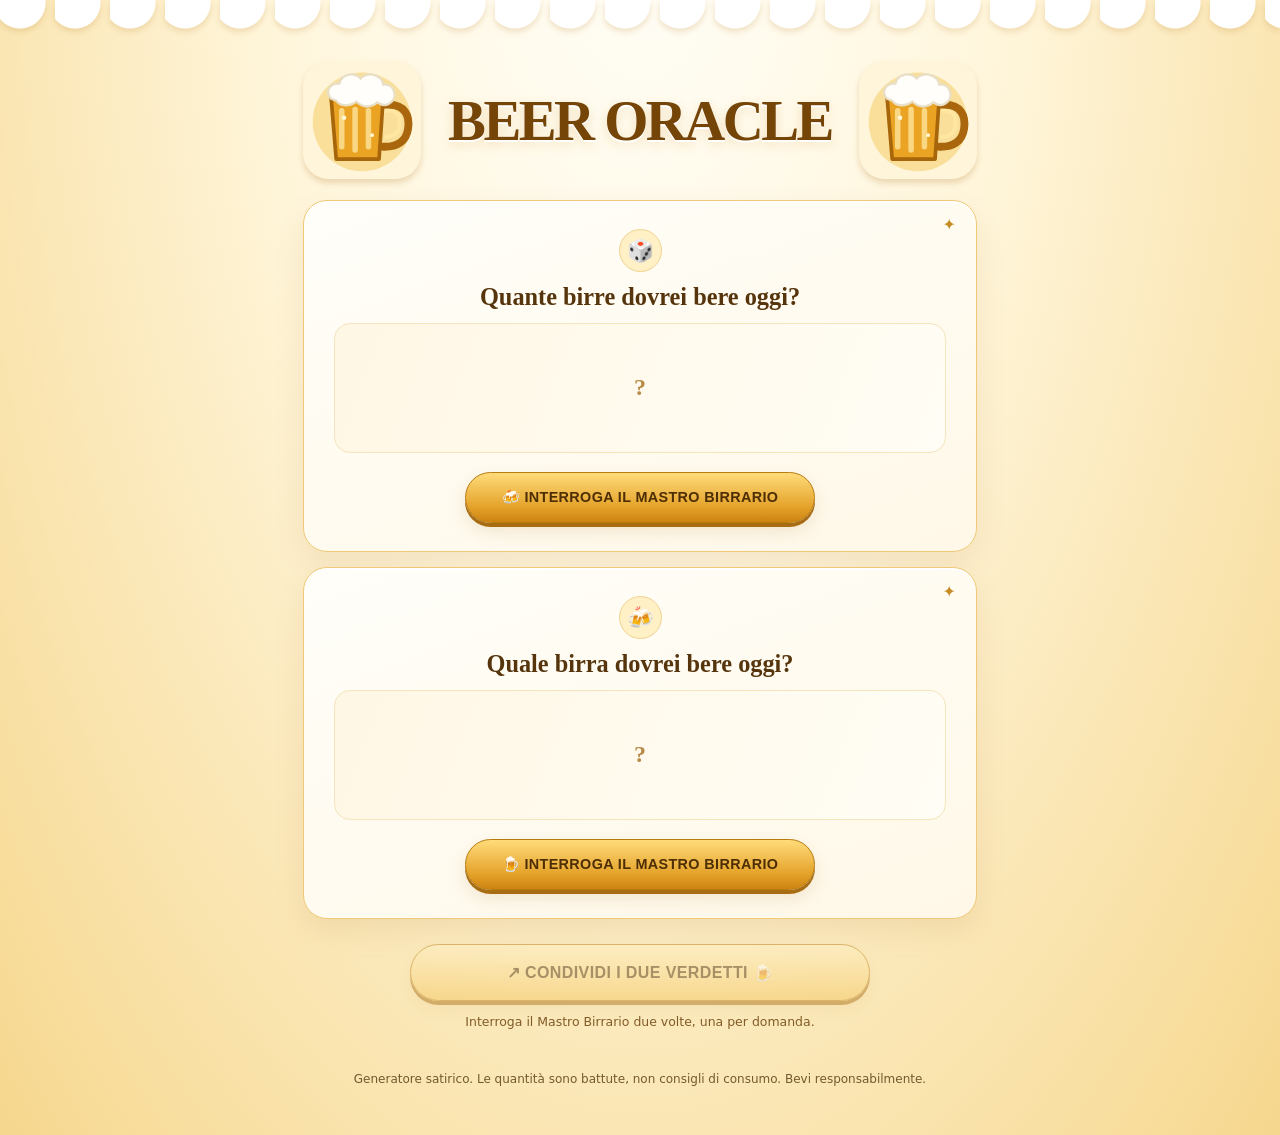
==== index.html @ be290533 "Add files via upload" ====
<!doctype html><html lang="it"><head><meta charset="utf-8"><meta name="viewport" content="width=device-width,initial-scale=1"><meta name="theme-color" content="#f6d78e"><link rel="icon" href="icon.svg" type="image/svg+xml"><link rel="apple-touch-icon" href="icon-192.png"><link rel="manifest" href="manifest.webmanifest"><title>Beer Oracle 🍺</title><style>
:root{--ink:#56350d;--amber:#d9931b;--gold:#f6c85c;--cream:#fffaf0}
*{box-sizing:border-box}body{margin:0;min-height:100vh;font-family:system-ui,-apple-system,'Segoe UI',sans-serif;color:var(--ink);background:radial-gradient(ellipse at 50% -10%,#fffef9 0,#fff6dc 40%,#f6d78e 100%);overflow-x:hidden}
.foam{height:35px;background:radial-gradient(circle at 20px 3px,#fff 25px,transparent 26px) 0 0/55px 38px repeat-x;filter:drop-shadow(0 3px 3px #bf8b3740)}main{max-width:710px;margin:auto;padding:14px 18px 46px;text-align:center;position:relative}header{padding:12px 0 6px}.brand{display:grid;grid-template-columns:minmax(68px,1fr) minmax(0,3.5fr) minmax(68px,1fr);align-items:center;gap:clamp(2px,1vw,12px);width:100%}.brand h1{font-family:Georgia,serif;font-size:clamp(1.4rem,5.9vw,3.55rem);letter-spacing:-.045em;margin:0;color:#754407;text-shadow:0 2px #fff,0 4px 12px #d69a3744;white-space:nowrap}.mug{display:block;width:100%;max-width:118px;height:auto;justify-self:center;filter:drop-shadow(0 4px 3px #b47d2b44)}header p{font-size:.72rem;font-weight:800;letter-spacing:.19em;margin:8px 0 0;color:#966014}.tagline{font-family:Georgia,serif;font-style:italic;color:#946b35;font-size:.94rem;margin:9px 0 18px}
.panel{background:linear-gradient(160deg,#fffef9,#fff8e8);border:1px solid #efc978;border-radius:24px;padding:24px 20px;margin:15px 0;box-shadow:0 12px 30px #94631b1b,0 2px 0 #fff inset;position:relative}.panel:before{content:'✦';position:absolute;right:20px;top:14px;color:#c58b25}.panel .symbol{display:inline-flex;width:43px;height:43px;align-items:center;justify-content:center;background:#fff0c6;border-radius:50%;font-size:1.35rem;border:1px solid #f1d390}h2{font-family:Georgia,serif;font-size:clamp(1.2rem,4.6vw,1.52rem);margin:11px 0 12px}.answer{min-height:116px;display:flex;align-items:center;justify-content:center;overflow-wrap:anywhere;font-family:Georgia,serif;font-size:clamp(1.18rem,4.7vw,1.65rem);font-weight:700;line-height:1.38;padding:16px 12px;color:#764609;background:linear-gradient(110deg,#fff7e5,#fffdf5);border-radius:16px;border:1px solid #f5e5bd;margin:0 0 19px}.answer:not(.pop){color:#b68b48;font-size:1.5rem}.answer.pop{animation:pop .32s ease}@keyframes pop{from{opacity:.25;transform:translateY(9px) scale(.98)}to{opacity:1;transform:none}}button{border:1px solid #b87b0e;border-radius:999px;padding:16px 19px;background:linear-gradient(180deg,#ffdb7a,#e5a42c 68%,#ce8310);box-shadow:0 4px 0 #a86c12,0 8px 17px #9d691d26;color:#4d2e05;font-size:.9rem;font-weight:850;letter-spacing:.025em;cursor:pointer;width:min(100%,350px);transition:filter .2s,transform .15s}button:hover{filter:brightness(1.035)}button:active{transform:translateY(3px);box-shadow:0 1px 0 #a86c12}button:focus-visible{outline:3px solid #77500c;outline-offset:4px}.share-area{padding:10px 0 4px}.share-area .share{width:min(100%,460px);font-size:1rem;background:linear-gradient(180deg,#fff1c5,#f3c55c);padding:18px}.share-area .share:disabled{opacity:.48;cursor:not-allowed}.share-area p{font-size:.78rem;color:#815c27;margin:13px auto;max-width:380px}footer{font-size:.75rem;color:#74592f;margin-top:24px;line-height:1.55}.bubble{position:fixed;border:2px solid #ffffff9e;border-radius:50%;pointer-events:none;z-index:-1;animation:rise 12s linear infinite}@keyframes rise{from{transform:translateY(110vh)}to{transform:translateY(-20vh)}}@media(min-width:740px){.panel{padding:28px 30px}.answer{min-height:130px}}@media(prefers-reduced-motion:reduce){*,*:before,*:after{animation:none!important;transition:none!important}}
</style></head><body><div class="foam"></div><main><header><div class="brand"><svg class="mug" role="img" aria-label="Boccale di birra" xmlns="http://www.w3.org/2000/svg" viewBox="0 0 256 256"><rect width="256" height="256" rx="56" fill="#fff5da"/><circle cx="128" cy="132" r="107" fill="#f9df9a"/><path d="M169 95h16c37 0 47 24 43 52-4 27-23 40-54 39" fill="none" stroke="#a9660c" stroke-width="17" stroke-linecap="round"/><path d="M169 108h17c20 0 26 13 23 33-2 15-11 23-33 25" fill="none" stroke="#ffe6a1" stroke-width="9"/><path d="M61 80h113l-9 133H72z" fill="#eaa322" stroke="#a8660b" stroke-width="8" stroke-linejoin="round"/><path d="M84 108v78M113 105v88M142 108v78" stroke="#ffe49c" stroke-width="12" stroke-linecap="round" opacity=".8"/><path d="M61 82c-15-16-2-35 18-33 6-23 33-25 46-11 19-18 48-5 49 13 25-2 33 28 14 41-8 6-19 3-27-2-15 13-33 11-45-2-16 12-36 10-44-2z" fill="#fffefa" stroke="#e9dfc7" stroke-width="5"/><circle cx="89" cy="123" r="5" fill="#fff6d5"/><circle cx="150" cy="161" r="4" fill="#fff6d5"/></svg><h1>BEER ORACLE</h1><svg class="mug" role="img" aria-label="Boccale di birra" xmlns="http://www.w3.org/2000/svg" viewBox="0 0 256 256"><rect width="256" height="256" rx="56" fill="#fff5da"/><circle cx="128" cy="132" r="107" fill="#f9df9a"/><path d="M169 95h16c37 0 47 24 43 52-4 27-23 40-54 39" fill="none" stroke="#a9660c" stroke-width="17" stroke-linecap="round"/><path d="M169 108h17c20 0 26 13 23 33-2 15-11 23-33 25" fill="none" stroke="#ffe6a1" stroke-width="9"/><path d="M61 80h113l-9 133H72z" fill="#eaa322" stroke="#a8660b" stroke-width="8" stroke-linejoin="round"/><path d="M84 108v78M113 105v88M142 108v78" stroke="#ffe49c" stroke-width="12" stroke-linecap="round" opacity=".8"/><path d="M61 82c-15-16-2-35 18-33 6-23 33-25 46-11 19-18 48-5 49 13 25-2 33 28 14 41-8 6-19 3-27-2-15 13-33 11-45-2-16 12-36 10-44-2z" fill="#fffefa" stroke="#e9dfc7" stroke-width="5"/><circle cx="89" cy="123" r="5" fill="#fff6d5"/><circle cx="150" cy="161" r="4" fill="#fff6d5"/></svg></div></header><section class="panel"><span class="symbol" aria-hidden="true">🎲</span><h2>Quante birre dovrei bere oggi?</h2><div class="answer" id="quantity" aria-live="polite">?</div><button onclick="draw('quantity',quantities)">🍻 INTERROGA IL MASTRO BIRRARIO</button></section><section class="panel"><span class="symbol" aria-hidden="true">🍻</span><h2>Quale birra dovrei bere oggi?</h2><div class="answer" id="type" aria-live="polite">?</div><button onclick="draw('type',types)">🍺 INTERROGA IL MASTRO BIRRARIO</button></section><div class="share-area"><button class="share" id="share-all" onclick="shareBoth()" disabled>↗ CONDIVIDI I DUE VERDETTI 🍺</button><p id="share-hint">Interroga il Mastro Birrario due volte, una per domanda.</p></div><footer>Generatore satirico. Le quantità sono battute, non consigli di consumo. Bevi responsabilmente.</footer></main><script>const quantities=['Una sola, ma è enorme.','Più di ieri.','Tante quante sono le stelle nel cielo','Una per ogni volta che hai bestemmiato','Due per ogni volta che hai pensato all’Impero Romano','24, ma non più di una all’ora','24, ma tutte in un’ora','Pi greco','La tua età meno la metà della tua età. Moltiplica poi per due e non uscire di casa','Una per ogni promessa che hai fatto di smettere','Un numero primo. Sceglilo con prudenza','Chiedilo al barista: è lui che tiene la contabilità','Bevine tantissime.','Bevine quante pensi di meritarti.','Una per ogni volta che hai detto “Bella Venezia, ma non ci vivrei”.','Prendi un mazzo di carte da poker. Elimina tutti i valori sotto il 5. Mescola bene. Pesca e buona fortuna.','Se vuoi bene a Marty McFly, bevine tre. Altrimenti, zero.','666, ma solo se pensi che Lucifero sia stato frainteso.','Una per tutte le volte che hai detto “Vabbè, solo una stasera...” e poi ti sei svegliato su un tavolo da biliardo in un ARCI di Imperia, vestito da Super Mario.','Tante quanti sono i colori della maglia della tua squadra.','Una per ogni volta che hai pensato di rubare lo stipendio.'];const types=['Quella che vuoi, basta che sia birra','Rossa, come i capelli di una ragazza irlandese che danzano al ritmo di una brezza','Amara, perché già la vita è troppo dolce','Fruttata, perché hai dei gusti orribili','Nera, come il batacchio di un manzo nero in una notte senza luna nella prateria','Bionda, perché sei una persona semplice','IPA, APA, CGIL, CISL e UIL','Bock, per darti un tono da intenditore','Moretti da 66 cl, per darti un tono da muratore','Una Dreher calda','Una birra artigianale, ma solo se ti è arrivato lo stipendio','Quella con l’etichetta più incomprensibile','Una pils, perché oggi fingi di essere equilibrato','Quella alla spina. Anche il Mastro Birrario ha dei principi','Bsssaaaaa, sei ubriaco!!1!','La Kingfisher, detta anche “la birra che sa di Gange e piscio”.','La Guinness, perché al pub non puoi prendere il caffè.','Una birra bosniaca preparata da un ex soldato cieco che usa solo luppoli selezionati da Pedro, il suo amico scimpanzé fuggito da un gruppo di circensi di centrodestra.','Quella in offerta alla Lidl.','Una birra affumicata, perché sei un hipster.','Una Ceres, perché sei più vicino al primate che all’uomo.'];const last={};function draw(id,arr){let i;do{i=Math.floor(Math.random()*arr.length)}while(arr.length>1&&i===last[id]);last[id]=i;const el=document.getElementById(id);el.classList.remove('pop');void el.offsetWidth;el.textContent=arr[i].trim().replace(/(?<!\.)[.!?]$/u, match => match === '.' ? '.' : match).replace(/(?<![.!?])$/u,'.');el.classList.add('pop');document.getElementById('share-all').disabled=!(last.quantity!==undefined&&last.type!==undefined);document.getElementById('share-hint').textContent=last.quantity!==undefined&&last.type!==undefined?'':'Ora interroga il Mastro anche sull’altra domanda.'}function shareText(){const url=location.protocol.startsWith('http')?location.href.split('#')[0]:'';return `🍺 BEER ORACLE\nIl Mastro Birrario ha parlato.\n\nQUANTE BIRRE DOVREI BERE OGGI?\n${document.getElementById('quantity').textContent}\n\nQUALE BIRRA DOVREI BERE OGGI?\n${document.getElementById('type').textContent}${url?'\n\nInterroga il Mastro Birrario: '+url:''}`}
function wrap(ctx,text,maxWidth){const words=text.split(/\s+/);const lines=[];let line='';for(const word of words){const test=line?line+' '+word:word;if(ctx.measureText(test).width>maxWidth&&line){lines.push(line);line=word}else line=test}if(line)lines.push(line);return lines}
function createVerdictImage(){
 const c=document.createElement('canvas');c.width=1080;
 const quantity=document.getElementById('quantity').textContent;
 const beerType=document.getElementById('type').textContent;
 // Misuriamo il testo prima di stabilire l'altezza del PNG: niente spazi vuoti enormi.
 const measure=document.createElement('canvas').getContext('2d');
 function section(heading,answer){
  let font=48,lines;
  do{measure.font=`bold ${font}px Georgia,serif`;lines=wrap(measure,answer,840);if(lines.length<=5||font<=32)break;font-=2}while(true);
  return {heading,lines,font,height:70+lines.length*font*1.27+42};
 }
 const sections=[section('QUANTE BIRRE DOVREI BERE OGGI?',quantity),section('QUALE BIRRA DOVREI BERE OGGI?',beerType)];
 const firstTop=500,gap=42,footerSpace=125;
 const totalHeight=Math.ceil(firstTop+sections[0].height+gap+sections[1].height+footerSpace);
 c.height=totalHeight;
 const x=c.getContext('2d');
 const bg=x.createLinearGradient(0,0,0,totalHeight);bg.addColorStop(0,'#fffaf0');bg.addColorStop(.6,'#f4d48b');bg.addColorStop(1,'#b86b09');
 x.fillStyle=bg;x.fillRect(0,0,1080,totalHeight);
 x.fillStyle='#fff9e8';x.beginPath();x.roundRect(65,65,950,totalHeight-155,48);x.fill();x.strokeStyle='#bd831c';x.lineWidth=9;x.stroke();
 x.textAlign='center';x.fillStyle='#633807';x.font='bold 88px Georgia,serif';x.fillText('BEER ORACLE',540,185);
 x.font='bold 31px sans-serif';x.fillText('IL MASTRO BIRRARIO HA PARLATO',540,243);
 // Boccale sotto il sottotitolo, senza coprirlo.
 x.save();x.translate(540,354);x.scale(.73,.73);
 x.fillStyle='#c98516';x.beginPath();x.roundRect(-73,-70,146,175,17);x.fill();
 x.strokeStyle='#9e610d';x.lineWidth=17;x.beginPath();x.arc(83,0,51,-Math.PI/2,Math.PI/2);x.stroke();
 x.fillStyle='#ffe49a';x.fillRect(-42,-50,24,133);x.fillRect(13,-50,24,133);
 x.fillStyle='#fff';for(const [bx,by,r] of [[-65,-76,40],[-20,-100,47],[33,-94,43],[68,-73,38]]){x.beginPath();x.arc(bx,by,r,0,Math.PI*2);x.fill()}x.restore();
 let top=firstTop;
 for(const sec of sections){
  x.fillStyle='#8c590c';x.font='bold 32px sans-serif';x.fillText(sec.heading,540,top);
  x.fillStyle='#382609';x.font=`bold ${sec.font}px Georgia,serif`;
  const lineH=sec.font*1.27;
  sec.lines.forEach((line,i)=>x.fillText(line,540,top+70+i*lineH));
  top+=sec.height+gap;
 }
 x.fillStyle='#fff9e8';x.font='bold 27px sans-serif';x.fillText('VERDETTI SATIRICI · BEVI RESPONSABILMENTE',540,totalHeight-42);
 return c;
}
async function shareBoth(){const text=shareText();const canvas=createVerdictImage();const blob=await new Promise(resolve=>canvas.toBlob(resolve,'image/png'));const file=blob?new File([blob],'beer-oracle-verdetto.png',{type:'image/png'}):null;try{if(file&&navigator.share&&navigator.canShare&&navigator.canShare({files:[file]})){await navigator.share({files:[file],title:'Beer Oracle',text});return}if(navigator.share){await navigator.share({title:'Beer Oracle',text});return}}catch(e){if(e.name==='AbortError')return}if(file){const a=document.createElement('a');a.href=URL.createObjectURL(blob);a.download='beer-oracle-verdetto.png';a.click();setTimeout(()=>URL.revokeObjectURL(a.href),3000);document.getElementById('share-hint').textContent='Immagine salvata: puoi inviarla su WhatsApp o Telegram.';return}try{await navigator.clipboard.writeText(text);alert('Entrambi i verdetti copiati!')}catch(e){alert(text)}}
for(let i=0;i<20;i++){const b=document.createElement('div');b.className='bubble';const s=8+Math.random()*27;b.style.cssText=`left:${Math.random()*100}%;width:${s}px;height:${s}px;animation-delay:-${Math.random()*10}s;animation-duration:${7+Math.random()*9}s`;document.body.append(b)}</script></body></html>
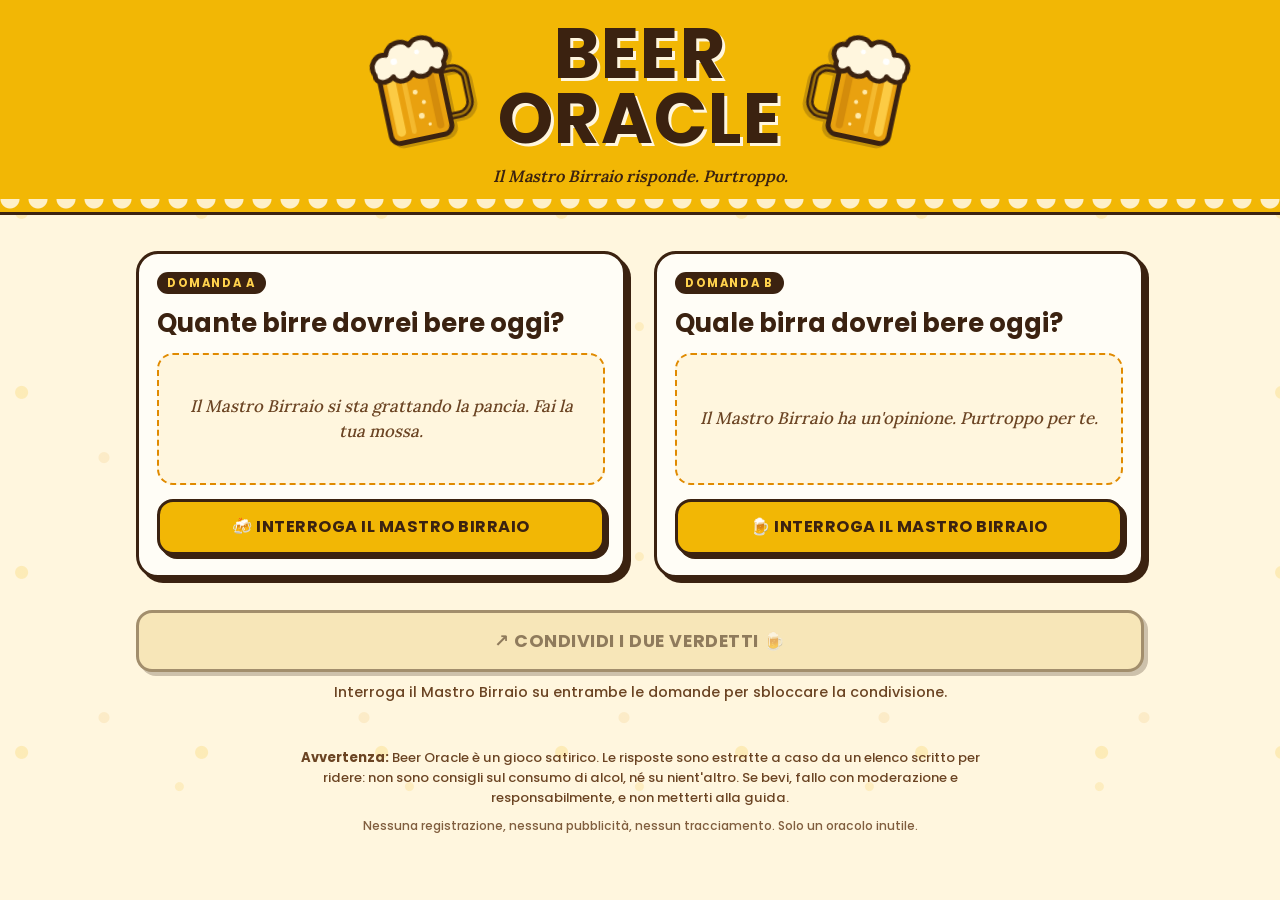
==== commit 8feface9: "Beer Oracle: nuova versione completa App con il Mastro Birraio, archivio di 86 risposte, condivision" ====
--- a/index.html
+++ b/index.html
@@ -1,47 +1,87 @@
-<!doctype html><html lang="it"><head><meta charset="utf-8"><meta name="viewport" content="width=device-width,initial-scale=1"><meta name="theme-color" content="#f6d78e"><link rel="icon" href="icon.svg" type="image/svg+xml"><link rel="apple-touch-icon" href="icon-192.png"><link rel="manifest" href="manifest.webmanifest"><title>Beer Oracle 🍺</title><style>
-:root{--ink:#56350d;--amber:#d9931b;--gold:#f6c85c;--cream:#fffaf0}
-*{box-sizing:border-box}body{margin:0;min-height:100vh;font-family:system-ui,-apple-system,'Segoe UI',sans-serif;color:var(--ink);background:radial-gradient(ellipse at 50% -10%,#fffef9 0,#fff6dc 40%,#f6d78e 100%);overflow-x:hidden}
-.foam{height:35px;background:radial-gradient(circle at 20px 3px,#fff 25px,transparent 26px) 0 0/55px 38px repeat-x;filter:drop-shadow(0 3px 3px #bf8b3740)}main{max-width:710px;margin:auto;padding:14px 18px 46px;text-align:center;position:relative}header{padding:12px 0 6px}.brand{display:grid;grid-template-columns:minmax(68px,1fr) minmax(0,3.5fr) minmax(68px,1fr);align-items:center;gap:clamp(2px,1vw,12px);width:100%}.brand h1{font-family:Georgia,serif;font-size:clamp(1.4rem,5.9vw,3.55rem);letter-spacing:-.045em;margin:0;color:#754407;text-shadow:0 2px #fff,0 4px 12px #d69a3744;white-space:nowrap}.mug{display:block;width:100%;max-width:118px;height:auto;justify-self:center;filter:drop-shadow(0 4px 3px #b47d2b44)}header p{font-size:.72rem;font-weight:800;letter-spacing:.19em;margin:8px 0 0;color:#966014}.tagline{font-family:Georgia,serif;font-style:italic;color:#946b35;font-size:.94rem;margin:9px 0 18px}
-.panel{background:linear-gradient(160deg,#fffef9,#fff8e8);border:1px solid #efc978;border-radius:24px;padding:24px 20px;margin:15px 0;box-shadow:0 12px 30px #94631b1b,0 2px 0 #fff inset;position:relative}.panel:before{content:'✦';position:absolute;right:20px;top:14px;color:#c58b25}.panel .symbol{display:inline-flex;width:43px;height:43px;align-items:center;justify-content:center;background:#fff0c6;border-radius:50%;font-size:1.35rem;border:1px solid #f1d390}h2{font-family:Georgia,serif;font-size:clamp(1.2rem,4.6vw,1.52rem);margin:11px 0 12px}.answer{min-height:116px;display:flex;align-items:center;justify-content:center;overflow-wrap:anywhere;font-family:Georgia,serif;font-size:clamp(1.18rem,4.7vw,1.65rem);font-weight:700;line-height:1.38;padding:16px 12px;color:#764609;background:linear-gradient(110deg,#fff7e5,#fffdf5);border-radius:16px;border:1px solid #f5e5bd;margin:0 0 19px}.answer:not(.pop){color:#b68b48;font-size:1.5rem}.answer.pop{animation:pop .32s ease}@keyframes pop{from{opacity:.25;transform:translateY(9px) scale(.98)}to{opacity:1;transform:none}}button{border:1px solid #b87b0e;border-radius:999px;padding:16px 19px;background:linear-gradient(180deg,#ffdb7a,#e5a42c 68%,#ce8310);box-shadow:0 4px 0 #a86c12,0 8px 17px #9d691d26;color:#4d2e05;font-size:.9rem;font-weight:850;letter-spacing:.025em;cursor:pointer;width:min(100%,350px);transition:filter .2s,transform .15s}button:hover{filter:brightness(1.035)}button:active{transform:translateY(3px);box-shadow:0 1px 0 #a86c12}button:focus-visible{outline:3px solid #77500c;outline-offset:4px}.share-area{padding:10px 0 4px}.share-area .share{width:min(100%,460px);font-size:1rem;background:linear-gradient(180deg,#fff1c5,#f3c55c);padding:18px}.share-area .share:disabled{opacity:.48;cursor:not-allowed}.share-area p{font-size:.78rem;color:#815c27;margin:13px auto;max-width:380px}footer{font-size:.75rem;color:#74592f;margin-top:24px;line-height:1.55}.bubble{position:fixed;border:2px solid #ffffff9e;border-radius:50%;pointer-events:none;z-index:-1;animation:rise 12s linear infinite}@keyframes rise{from{transform:translateY(110vh)}to{transform:translateY(-20vh)}}@media(min-width:740px){.panel{padding:28px 30px}.answer{min-height:130px}}@media(prefers-reduced-motion:reduce){*,*:before,*:after{animation:none!important;transition:none!important}}
-</style></head><body><div class="foam"></div><main><header><div class="brand"><svg class="mug" role="img" aria-label="Boccale di birra" xmlns="http://www.w3.org/2000/svg" viewBox="0 0 256 256"><rect width="256" height="256" rx="56" fill="#fff5da"/><circle cx="128" cy="132" r="107" fill="#f9df9a"/><path d="M169 95h16c37 0 47 24 43 52-4 27-23 40-54 39" fill="none" stroke="#a9660c" stroke-width="17" stroke-linecap="round"/><path d="M169 108h17c20 0 26 13 23 33-2 15-11 23-33 25" fill="none" stroke="#ffe6a1" stroke-width="9"/><path d="M61 80h113l-9 133H72z" fill="#eaa322" stroke="#a8660b" stroke-width="8" stroke-linejoin="round"/><path d="M84 108v78M113 105v88M142 108v78" stroke="#ffe49c" stroke-width="12" stroke-linecap="round" opacity=".8"/><path d="M61 82c-15-16-2-35 18-33 6-23 33-25 46-11 19-18 48-5 49 13 25-2 33 28 14 41-8 6-19 3-27-2-15 13-33 11-45-2-16 12-36 10-44-2z" fill="#fffefa" stroke="#e9dfc7" stroke-width="5"/><circle cx="89" cy="123" r="5" fill="#fff6d5"/><circle cx="150" cy="161" r="4" fill="#fff6d5"/></svg><h1>BEER ORACLE</h1><svg class="mug" role="img" aria-label="Boccale di birra" xmlns="http://www.w3.org/2000/svg" viewBox="0 0 256 256"><rect width="256" height="256" rx="56" fill="#fff5da"/><circle cx="128" cy="132" r="107" fill="#f9df9a"/><path d="M169 95h16c37 0 47 24 43 52-4 27-23 40-54 39" fill="none" stroke="#a9660c" stroke-width="17" stroke-linecap="round"/><path d="M169 108h17c20 0 26 13 23 33-2 15-11 23-33 25" fill="none" stroke="#ffe6a1" stroke-width="9"/><path d="M61 80h113l-9 133H72z" fill="#eaa322" stroke="#a8660b" stroke-width="8" stroke-linejoin="round"/><path d="M84 108v78M113 105v88M142 108v78" stroke="#ffe49c" stroke-width="12" stroke-linecap="round" opacity=".8"/><path d="M61 82c-15-16-2-35 18-33 6-23 33-25 46-11 19-18 48-5 49 13 25-2 33 28 14 41-8 6-19 3-27-2-15 13-33 11-45-2-16 12-36 10-44-2z" fill="#fffefa" stroke="#e9dfc7" stroke-width="5"/><circle cx="89" cy="123" r="5" fill="#fff6d5"/><circle cx="150" cy="161" r="4" fill="#fff6d5"/></svg></div></header><section class="panel"><span class="symbol" aria-hidden="true">🎲</span><h2>Quante birre dovrei bere oggi?</h2><div class="answer" id="quantity" aria-live="polite">?</div><button onclick="draw('quantity',quantities)">🍻 INTERROGA IL MASTRO BIRRARIO</button></section><section class="panel"><span class="symbol" aria-hidden="true">🍻</span><h2>Quale birra dovrei bere oggi?</h2><div class="answer" id="type" aria-live="polite">?</div><button onclick="draw('type',types)">🍺 INTERROGA IL MASTRO BIRRARIO</button></section><div class="share-area"><button class="share" id="share-all" onclick="shareBoth()" disabled>↗ CONDIVIDI I DUE VERDETTI 🍺</button><p id="share-hint">Interroga il Mastro Birrario due volte, una per domanda.</p></div><footer>Generatore satirico. Le quantità sono battute, non consigli di consumo. Bevi responsabilmente.</footer></main><script>const quantities=['Una sola, ma è enorme.','Più di ieri.','Tante quante sono le stelle nel cielo','Una per ogni volta che hai bestemmiato','Due per ogni volta che hai pensato all’Impero Romano','24, ma non più di una all’ora','24, ma tutte in un’ora','Pi greco','La tua età meno la metà della tua età. Moltiplica poi per due e non uscire di casa','Una per ogni promessa che hai fatto di smettere','Un numero primo. Sceglilo con prudenza','Chiedilo al barista: è lui che tiene la contabilità','Bevine tantissime.','Bevine quante pensi di meritarti.','Una per ogni volta che hai detto “Bella Venezia, ma non ci vivrei”.','Prendi un mazzo di carte da poker. Elimina tutti i valori sotto il 5. Mescola bene. Pesca e buona fortuna.','Se vuoi bene a Marty McFly, bevine tre. Altrimenti, zero.','666, ma solo se pensi che Lucifero sia stato frainteso.','Una per tutte le volte che hai detto “Vabbè, solo una stasera...” e poi ti sei svegliato su un tavolo da biliardo in un ARCI di Imperia, vestito da Super Mario.','Tante quanti sono i colori della maglia della tua squadra.','Una per ogni volta che hai pensato di rubare lo stipendio.'];const types=['Quella che vuoi, basta che sia birra','Rossa, come i capelli di una ragazza irlandese che danzano al ritmo di una brezza','Amara, perché già la vita è troppo dolce','Fruttata, perché hai dei gusti orribili','Nera, come il batacchio di un manzo nero in una notte senza luna nella prateria','Bionda, perché sei una persona semplice','IPA, APA, CGIL, CISL e UIL','Bock, per darti un tono da intenditore','Moretti da 66 cl, per darti un tono da muratore','Una Dreher calda','Una birra artigianale, ma solo se ti è arrivato lo stipendio','Quella con l’etichetta più incomprensibile','Una pils, perché oggi fingi di essere equilibrato','Quella alla spina. Anche il Mastro Birrario ha dei principi','Bsssaaaaa, sei ubriaco!!1!','La Kingfisher, detta anche “la birra che sa di Gange e piscio”.','La Guinness, perché al pub non puoi prendere il caffè.','Una birra bosniaca preparata da un ex soldato cieco che usa solo luppoli selezionati da Pedro, il suo amico scimpanzé fuggito da un gruppo di circensi di centrodestra.','Quella in offerta alla Lidl.','Una birra affumicata, perché sei un hipster.','Una Ceres, perché sei più vicino al primate che all’uomo.'];const last={};function draw(id,arr){let i;do{i=Math.floor(Math.random()*arr.length)}while(arr.length>1&&i===last[id]);last[id]=i;const el=document.getElementById(id);el.classList.remove('pop');void el.offsetWidth;el.textContent=arr[i].trim().replace(/(?<!\.)[.!?]$/u, match => match === '.' ? '.' : match).replace(/(?<![.!?])$/u,'.');el.classList.add('pop');document.getElementById('share-all').disabled=!(last.quantity!==undefined&&last.type!==undefined);document.getElementById('share-hint').textContent=last.quantity!==undefined&&last.type!==undefined?'':'Ora interroga il Mastro anche sull’altra domanda.'}function shareText(){const url=location.protocol.startsWith('http')?location.href.split('#')[0]:'';return `🍺 BEER ORACLE\nIl Mastro Birrario ha parlato.\n\nQUANTE BIRRE DOVREI BERE OGGI?\n${document.getElementById('quantity').textContent}\n\nQUALE BIRRA DOVREI BERE OGGI?\n${document.getElementById('type').textContent}${url?'\n\nInterroga il Mastro Birrario: '+url:''}`}
-function wrap(ctx,text,maxWidth){const words=text.split(/\s+/);const lines=[];let line='';for(const word of words){const test=line?line+' '+word:word;if(ctx.measureText(test).width>maxWidth&&line){lines.push(line);line=word}else line=test}if(line)lines.push(line);return lines}
-function createVerdictImage(){
- const c=document.createElement('canvas');c.width=1080;
- const quantity=document.getElementById('quantity').textContent;
- const beerType=document.getElementById('type').textContent;
- // Misuriamo il testo prima di stabilire l'altezza del PNG: niente spazi vuoti enormi.
- const measure=document.createElement('canvas').getContext('2d');
- function section(heading,answer){
-  let font=48,lines;
-  do{measure.font=`bold ${font}px Georgia,serif`;lines=wrap(measure,answer,840);if(lines.length<=5||font<=32)break;font-=2}while(true);
-  return {heading,lines,font,height:70+lines.length*font*1.27+42};
- }
- const sections=[section('QUANTE BIRRE DOVREI BERE OGGI?',quantity),section('QUALE BIRRA DOVREI BERE OGGI?',beerType)];
- const firstTop=500,gap=42,footerSpace=125;
- const totalHeight=Math.ceil(firstTop+sections[0].height+gap+sections[1].height+footerSpace);
- c.height=totalHeight;
- const x=c.getContext('2d');
- const bg=x.createLinearGradient(0,0,0,totalHeight);bg.addColorStop(0,'#fffaf0');bg.addColorStop(.6,'#f4d48b');bg.addColorStop(1,'#b86b09');
- x.fillStyle=bg;x.fillRect(0,0,1080,totalHeight);
- x.fillStyle='#fff9e8';x.beginPath();x.roundRect(65,65,950,totalHeight-155,48);x.fill();x.strokeStyle='#bd831c';x.lineWidth=9;x.stroke();
- x.textAlign='center';x.fillStyle='#633807';x.font='bold 88px Georgia,serif';x.fillText('BEER ORACLE',540,185);
- x.font='bold 31px sans-serif';x.fillText('IL MASTRO BIRRARIO HA PARLATO',540,243);
- // Boccale sotto il sottotitolo, senza coprirlo.
- x.save();x.translate(540,354);x.scale(.73,.73);
- x.fillStyle='#c98516';x.beginPath();x.roundRect(-73,-70,146,175,17);x.fill();
- x.strokeStyle='#9e610d';x.lineWidth=17;x.beginPath();x.arc(83,0,51,-Math.PI/2,Math.PI/2);x.stroke();
- x.fillStyle='#ffe49a';x.fillRect(-42,-50,24,133);x.fillRect(13,-50,24,133);
- x.fillStyle='#fff';for(const [bx,by,r] of [[-65,-76,40],[-20,-100,47],[33,-94,43],[68,-73,38]]){x.beginPath();x.arc(bx,by,r,0,Math.PI*2);x.fill()}x.restore();
- let top=firstTop;
- for(const sec of sections){
-  x.fillStyle='#8c590c';x.font='bold 32px sans-serif';x.fillText(sec.heading,540,top);
-  x.fillStyle='#382609';x.font=`bold ${sec.font}px Georgia,serif`;
-  const lineH=sec.font*1.27;
-  sec.lines.forEach((line,i)=>x.fillText(line,540,top+70+i*lineH));
-  top+=sec.height+gap;
- }
- x.fillStyle='#fff9e8';x.font='bold 27px sans-serif';x.fillText('VERDETTI SATIRICI · BEVI RESPONSABILMENTE',540,totalHeight-42);
- return c;
-}
-async function shareBoth(){const text=shareText();const canvas=createVerdictImage();const blob=await new Promise(resolve=>canvas.toBlob(resolve,'image/png'));const file=blob?new File([blob],'beer-oracle-verdetto.png',{type:'image/png'}):null;try{if(file&&navigator.share&&navigator.canShare&&navigator.canShare({files:[file]})){await navigator.share({files:[file],title:'Beer Oracle',text});return}if(navigator.share){await navigator.share({title:'Beer Oracle',text});return}}catch(e){if(e.name==='AbortError')return}if(file){const a=document.createElement('a');a.href=URL.createObjectURL(blob);a.download='beer-oracle-verdetto.png';a.click();setTimeout(()=>URL.revokeObjectURL(a.href),3000);document.getElementById('share-hint').textContent='Immagine salvata: puoi inviarla su WhatsApp o Telegram.';return}try{await navigator.clipboard.writeText(text);alert('Entrambi i verdetti copiati!')}catch(e){alert(text)}}
-for(let i=0;i<20;i++){const b=document.createElement('div');b.className='bubble';const s=8+Math.random()*27;b.style.cssText=`left:${Math.random()*100}%;width:${s}px;height:${s}px;animation-delay:-${Math.random()*10}s;animation-duration:${7+Math.random()*9}s`;document.body.append(b)}</script></body></html>
+<!doctype html>
+<html lang="it">
+<head>
+  <meta charset="utf-8">
+  <meta name="viewport" content="width=device-width, initial-scale=1, viewport-fit=cover">
+  <title>Beer Oracle 🍺</title>
+  <meta name="description" content="Il Mastro Birraio risponde alle domande che contano davvero. Oracolo satirico e del tutto inutile.">
+  <meta name="theme-color" content="#3B2210">
+  <meta name="color-scheme" content="light">
+  <link rel="manifest" href="manifest.webmanifest">
+  <link rel="icon" type="image/png" href="icons/favicon.png">
+  <link rel="apple-touch-icon" href="icons/apple-touch-icon.png">
+  <meta name="apple-mobile-web-app-capable" content="yes">
+  <meta name="mobile-web-app-capable" content="yes">
+  <meta name="apple-mobile-web-app-title" content="Beer Oracle">
+  <meta property="og:title" content="🍺 BEER ORACLE 🍺">
+  <meta property="og:description" content="Interroga il Mastro Birraio. Poi non lamentarti.">
+  <meta property="og:image" content="icons/icon-512.png">
+  <link rel="preload" href="fonts/Poppins-Bold.woff" as="font" type="font/woff" crossorigin>
+  <link rel="preload" href="fonts/Lora-Variable.woff" as="font" type="font/woff" crossorigin>
+  <link rel="stylesheet" href="css/style.css">
+</head>
+<body>
+  <header class="testata">
+    <div class="titolo-riga">
+      <img class="boccale boccale-sx" src="icons/boccale.svg" alt="" width="128" height="140">
+      <h1 class="titolo"><span class="sr-only">🍺 </span>BEER<br>ORACLE<span class="sr-only"> 🍺</span></h1>
+      <img class="boccale boccale-dx" src="icons/boccale.svg" alt="" width="128" height="140">
+    </div>
+    <p class="sottotitolo">Il Mastro Birraio risponde. Purtroppo.</p>
+  </header>
+
+  <main class="contenuto">
+    <section class="riquadro" data-domanda="A" aria-labelledby="domanda-A">
+      <span class="etichetta">Domanda A</span>
+      <h2 class="domanda" id="domanda-A">Quante birre dovrei bere oggi?</h2>
+      <div class="risposta" aria-live="polite" aria-atomic="true">
+        <p class="risposta-attesa">Il Mastro Birraio si sta grattando la pancia. Fai la tua mossa.</p>
+      </div>
+      <button class="pulsante" type="button" data-interroga="A" disabled>🍻 INTERROGA IL MASTRO BIRRAIO</button>
+    </section>
+
+    <section class="riquadro" data-domanda="B" aria-labelledby="domanda-B">
+      <span class="etichetta">Domanda B</span>
+      <h2 class="domanda" id="domanda-B">Quale birra dovrei bere oggi?</h2>
+      <div class="risposta" aria-live="polite" aria-atomic="true">
+        <p class="risposta-attesa">Il Mastro Birraio ha un'opinione. Purtroppo per te.</p>
+      </div>
+      <button class="pulsante" type="button" data-interroga="B" disabled>🍺 INTERROGA IL MASTRO BIRRAIO</button>
+    </section>
+
+    <section class="condivisione">
+      <button class="pulsante pulsante-condividi" type="button" id="condividi" disabled aria-describedby="condividi-nota">↗ CONDIVIDI I DUE VERDETTI 🍺</button>
+      <p class="nota" id="condividi-nota">Interroga il Mastro Birraio su entrambe le domande per sbloccare la condivisione.</p>
+    </section>
+  </main>
+
+  <footer class="piede">
+    <p><strong>Avvertenza:</strong> Beer Oracle è un gioco satirico. Le risposte sono estratte a caso da un elenco scritto per ridere: non sono consigli sul consumo di alcol, né su nient'altro. Se bevi, fallo con moderazione e responsabilmente, e non metterti alla guida.</p>
+    <p class="piede-piccolo">Nessuna registrazione, nessuna pubblicità, nessun tracciamento. Solo un oracolo inutile.</p>
+  </footer>
+
+  <!-- Finestra di condivisione alternativa (quando il menu di condivisione del telefono non è disponibile) -->
+  <dialog class="finestra" id="finestra-condividi" aria-labelledby="finestra-titolo">
+    <div class="finestra-corpo">
+      <h2 id="finestra-titolo">Il Mastro Birraio ha parlato</h2>
+      <img id="anteprima" alt="Immagine con i due verdetti del Mastro Birraio">
+      <div class="finestra-azioni">
+        <a class="pulsante" id="salva-immagine" download="beer-oracle.png" href="#">⬇ SALVA L'IMMAGINE</a>
+        <button class="pulsante pulsante-secondario" type="button" id="condividi-testo">💬 CONDIVIDI COME TESTO</button>
+        <button class="pulsante pulsante-secondario" type="button" id="copia-testo">📋 COPIA IL TESTO</button>
+      </div>
+      <p class="nota" id="finestra-stato" role="status"></p>
+      <button class="chiudi" type="button" id="chiudi-finestra" aria-label="Chiudi">✕</button>
+    </div>
+  </dialog>
+
+  <div class="avviso-aggiornamento" id="avviso-aggiornamento" hidden role="status">
+    <span>Il Mastro Birraio ha nuove perle di saggezza.</span>
+    <button type="button" id="applica-aggiornamento">AGGIORNA</button>
+  </div>
+
+  <noscript><p class="nota">Per interrogare il Mastro Birraio serve JavaScript. Anche lui ha dei limiti.</p></noscript>
+
+  <script src="js/app.js" defer></script>
+</body>
+</html>
--- a/css/style.css
+++ b/css/style.css
@@ -0,0 +1,417 @@
+/* ==========================================================
+   BEER ORACLE — foglio di stile
+   Palette: giallo dorato, ambra, crema, marrone scuro
+   ========================================================== */
+
+@font-face {
+  font-family: "Poppins";
+  src: url("../fonts/Poppins-Bold.woff") format("woff");
+  font-weight: 700;
+  font-display: swap;
+}
+@font-face {
+  font-family: "Poppins";
+  src: url("../fonts/Poppins-Medium.woff") format("woff");
+  font-weight: 500;
+  font-display: swap;
+}
+@font-face {
+  font-family: "Lora";
+  src: url("../fonts/Lora-Variable.woff") format("woff");
+  font-weight: 400 700;
+  font-display: swap;
+}
+
+:root {
+  --oro: #F2B705;
+  --oro-chiaro: #FFD24D;
+  --ambra: #E08A00;
+  --ambra-scura: #B86B00;
+  --crema: #FFF6DE;
+  --crema-scura: #F7E6B8;
+  --marrone: #3B2210;
+  --marrone-medio: #6B4423;
+  --bianco: #FFFDF6;
+
+  --bordo: 3px solid var(--marrone);
+  --ombra: 5px 5px 0 var(--marrone);
+  --raggio: 22px;
+
+  --font-ui: "Poppins", system-ui, -apple-system, "Segoe UI", Roboto, sans-serif;
+  --font-oracolo: "Lora", Georgia, "Times New Roman", serif;
+}
+
+*,
+*::before,
+*::after { box-sizing: border-box; }
+
+html { -webkit-text-size-adjust: 100%; }
+
+body {
+  margin: 0;
+  min-height: 100vh;
+  min-height: 100dvh;
+  background-color: var(--crema);
+  background-image:
+    radial-gradient(circle at 12% 18%, rgba(242, 183, 5, .18) 0 6px, transparent 7px),
+    radial-gradient(circle at 78% 42%, rgba(242, 183, 5, .14) 0 4px, transparent 5px),
+    radial-gradient(circle at 40% 76%, rgba(224, 138, 0, .10) 0 5px, transparent 6px);
+  background-size: 180px 180px, 230px 230px, 260px 260px;
+  color: var(--marrone);
+  font-family: var(--font-ui);
+  font-weight: 500;
+  line-height: 1.5;
+  padding:
+    env(safe-area-inset-top)
+    env(safe-area-inset-right)
+    env(safe-area-inset-bottom)
+    env(safe-area-inset-left);
+}
+
+.sr-only {
+  position: absolute;
+  width: 1px; height: 1px;
+  margin: -1px; padding: 0;
+  overflow: hidden;
+  clip: rect(0 0 0 0);
+  white-space: nowrap;
+  border: 0;
+}
+
+/* ---------- Testata ---------- */
+
+.testata {
+  background: var(--oro);
+  border-bottom: var(--bordo);
+  padding: 22px 16px 18px;
+  text-align: center;
+  position: relative;
+  overflow: hidden;
+}
+
+/* schiuma che cola dal bordo inferiore */
+.testata::after {
+  content: "";
+  position: absolute;
+  left: 0; right: 0; bottom: -1px;
+  height: 14px;
+  background:
+    radial-gradient(circle at 10px 0, var(--crema) 9px, transparent 10px) 0 0 / 28px 14px repeat-x;
+  opacity: .9;
+}
+
+.titolo-riga {
+  display: flex;
+  align-items: center;
+  justify-content: center;
+  gap: clamp(8px, 3vw, 22px);
+}
+
+.titolo {
+  margin: 0;
+  font-weight: 700;
+  font-size: clamp(2.35rem, 12vw, 4.4rem);
+  line-height: .92;
+  letter-spacing: .02em;
+  color: var(--marrone);
+  text-shadow: 3px 3px 0 var(--crema);
+}
+
+.boccale {
+  width: clamp(58px, 17vw, 104px);
+  height: auto;
+  flex: none;
+  filter: drop-shadow(3px 3px 0 rgba(59, 34, 16, .25));
+}
+.boccale-sx { transform: rotate(-12deg); }
+.boccale-dx { transform: scaleX(-1) rotate(-12deg); }
+
+.sottotitolo {
+  margin: 12px 0 6px;
+  font-family: var(--font-oracolo);
+  font-style: italic;
+  font-weight: 600;
+  font-size: 1.02rem;
+  color: var(--marrone);
+}
+
+/* ---------- Contenuto ---------- */
+
+.contenuto {
+  width: 100%;
+  max-width: 1040px;
+  margin: 0 auto;
+  padding: 26px 16px 8px;
+  display: grid;
+  gap: 22px;
+}
+
+@media (min-width: 820px) {
+  .contenuto { grid-template-columns: 1fr 1fr; padding-top: 36px; gap: 28px; }
+  .condivisione { grid-column: 1 / -1; }
+}
+
+.riquadro {
+  background: var(--bianco);
+  border: var(--bordo);
+  border-radius: var(--raggio);
+  box-shadow: var(--ombra);
+  padding: 18px 18px 20px;
+  display: flex;
+  flex-direction: column;
+  gap: 14px;
+}
+
+.etichetta {
+  align-self: flex-start;
+  background: var(--marrone);
+  color: var(--oro-chiaro);
+  font-weight: 700;
+  font-size: .72rem;
+  letter-spacing: .14em;
+  text-transform: uppercase;
+  padding: 3px 10px 2px;
+  border-radius: 999px;
+}
+
+.domanda {
+  margin: 0;
+  font-weight: 700;
+  font-size: clamp(1.3rem, 5.4vw, 1.6rem);
+  line-height: 1.2;
+}
+
+.risposta {
+  flex: 1;
+  min-height: 132px;
+  display: flex;
+  align-items: center;
+  justify-content: center;
+  text-align: center;
+  background: var(--crema);
+  border: 2px dashed var(--ambra);
+  border-radius: 16px;
+  padding: 18px 16px;
+}
+
+.risposta-testo {
+  margin: 0;
+  font-family: var(--font-oracolo);
+  font-weight: 700;
+  font-size: clamp(1.35rem, 5.6vw, 1.7rem);
+  line-height: 1.3;
+  /* rispetta a capo e spazi esattamente come nell'archivio */
+  white-space: pre-wrap;
+  overflow-wrap: anywhere;
+}
+
+.risposta-testo a { color: var(--ambra-scura); }
+
+.risposta-attesa {
+  margin: 0;
+  color: var(--marrone-medio);
+  font-family: var(--font-oracolo);
+  font-style: italic;
+  font-size: 1.05rem;
+}
+
+/* comparsa della risposta: sale come la schiuma */
+.risposta-testo.appare { animation: schiuma .55s cubic-bezier(.2, 1.4, .4, 1) both; }
+
+@keyframes schiuma {
+  0%   { opacity: 0; transform: translateY(18px) scale(.92); filter: blur(3px); }
+  60%  { opacity: 1; filter: blur(0); }
+  100% { opacity: 1; transform: none; }
+}
+
+/* ---------- Pulsanti ---------- */
+
+.pulsante {
+  -webkit-appearance: none;
+  appearance: none;
+  display: block;
+  width: 100%;
+  min-height: 56px;
+  padding: 14px 16px;
+  font: inherit;
+  font-weight: 700;
+  font-size: 1.02rem;
+  letter-spacing: .03em;
+  line-height: 1.25;
+  text-align: center;
+  text-decoration: none;
+  color: var(--marrone);
+  background: var(--oro);
+  border: var(--bordo);
+  border-radius: 16px;
+  box-shadow: 4px 4px 0 var(--marrone);
+  cursor: pointer;
+  transition: transform .08s ease, box-shadow .08s ease, background-color .15s ease;
+  touch-action: manipulation;
+  -webkit-tap-highlight-color: transparent;
+}
+
+.pulsante:hover { background: var(--oro-chiaro); }
+
+.pulsante:active {
+  transform: translate(4px, 4px);
+  box-shadow: 0 0 0 var(--marrone);
+}
+
+.pulsante:focus-visible,
+.chiudi:focus-visible,
+.avviso-aggiornamento button:focus-visible {
+  outline: 3px solid var(--ambra-scura);
+  outline-offset: 3px;
+}
+
+.pulsante:disabled {
+  cursor: not-allowed;
+  background: var(--crema-scura);
+  color: rgba(59, 34, 16, .55);
+  border-color: rgba(59, 34, 16, .45);
+  box-shadow: 4px 4px 0 rgba(59, 34, 16, .25);
+  transform: none;
+}
+
+.pulsante.scuote { animation: scuoti .4s ease; }
+
+@keyframes scuoti {
+  0%, 100% { rotate: 0deg; }
+  25% { rotate: -1.5deg; }
+  50% { rotate: 1.5deg; }
+  75% { rotate: -.8deg; }
+}
+
+.pulsante-condividi {
+  background: var(--ambra);
+  color: var(--bianco);
+  font-size: 1.1rem;
+  min-height: 62px;
+  text-shadow: 1px 1px 0 rgba(59, 34, 16, .45);
+}
+.pulsante-condividi:hover { background: #F09A10; }
+.pulsante-condividi:disabled { text-shadow: none; }
+
+.pulsante-secondario { background: var(--bianco); }
+.pulsante-secondario:hover { background: var(--crema); }
+
+.condivisione { padding-top: 4px; }
+
+.nota {
+  margin: 10px 4px 0;
+  font-size: .9rem;
+  text-align: center;
+  color: var(--marrone-medio);
+}
+
+/* ---------- Piede ---------- */
+
+.piede {
+  max-width: 760px;
+  margin: 18px auto 0;
+  padding: 18px 20px 30px;
+  text-align: center;
+  font-size: .82rem;
+  line-height: 1.55;
+  color: var(--marrone-medio);
+}
+.piede p { margin: 0 0 8px; }
+.piede-piccolo { font-size: .76rem; opacity: .85; }
+
+/* ---------- Finestra di condivisione ---------- */
+
+.finestra {
+  width: min(520px, calc(100vw - 24px));
+  max-height: calc(100dvh - 24px);
+  padding: 0;
+  border: var(--bordo);
+  border-radius: var(--raggio);
+  box-shadow: var(--ombra);
+  background: var(--bianco);
+  color: var(--marrone);
+}
+.finestra::backdrop { background: rgba(59, 34, 16, .6); }
+
+.finestra-corpo {
+  position: relative;
+  padding: 22px 18px 18px;
+}
+
+.finestra h2 {
+  margin: 0 40px 14px 0;
+  font-size: 1.15rem;
+  text-transform: uppercase;
+  letter-spacing: .04em;
+}
+
+#anteprima {
+  display: block;
+  width: 100%;
+  max-height: 52dvh;
+  object-fit: contain;
+  border-radius: 12px;
+  border: 2px solid var(--crema-scura);
+  background: var(--crema);
+}
+
+.finestra-azioni {
+  display: grid;
+  gap: 12px;
+  margin-top: 16px;
+}
+
+.chiudi {
+  position: absolute;
+  top: 12px; right: 12px;
+  width: 40px; height: 40px;
+  border-radius: 50%;
+  border: 2px solid var(--marrone);
+  background: var(--crema);
+  color: var(--marrone);
+  font-size: 1.1rem;
+  font-weight: 700;
+  cursor: pointer;
+}
+
+/* ---------- Avviso aggiornamento ---------- */
+
+.avviso-aggiornamento {
+  position: fixed;
+  left: 12px; right: 12px;
+  bottom: calc(12px + env(safe-area-inset-bottom));
+  max-width: 520px;
+  margin: 0 auto;
+  display: flex;
+  align-items: center;
+  gap: 12px;
+  padding: 12px 14px;
+  background: var(--marrone);
+  color: var(--crema);
+  border-radius: 14px;
+  box-shadow: 0 6px 20px rgba(0, 0, 0, .3);
+  font-size: .92rem;
+  z-index: 10;
+}
+.avviso-aggiornamento[hidden] { display: none; }
+.avviso-aggiornamento span { flex: 1; }
+.avviso-aggiornamento button {
+  font: inherit;
+  font-weight: 700;
+  padding: 8px 14px;
+  border: 0;
+  border-radius: 10px;
+  background: var(--oro);
+  color: var(--marrone);
+  cursor: pointer;
+}
+
+/* ---------- Movimento ridotto ---------- */
+
+@media (prefers-reduced-motion: reduce) {
+  *, *::before, *::after {
+    animation-duration: .01ms !important;
+    animation-iteration-count: 1 !important;
+    transition-duration: .01ms !important;
+  }
+}
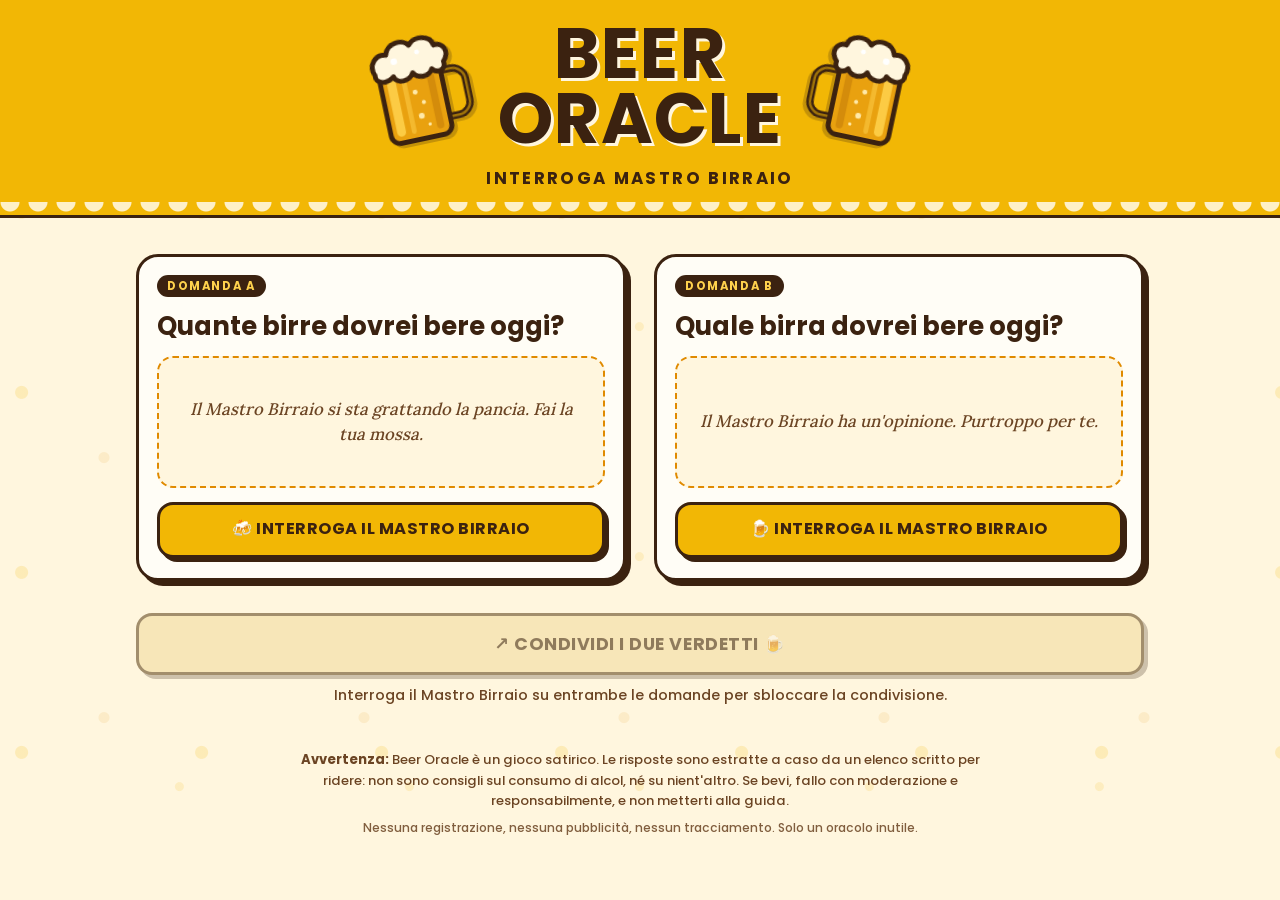
==== commit 7b467820: "Sottotitolo «INTERROGA MASTRO BIRRAIO» e pagina in una sola schermata su smartphone Le risposte lung" ====
--- a/index.html
+++ b/index.html
@@ -24,10 +24,10 @@
   <header class="testata">
     <div class="titolo-riga">
       <img class="boccale boccale-sx" src="icons/boccale.svg" alt="" width="128" height="140">
-      <h1 class="titolo"><span class="sr-only">🍺 </span>BEER<br>ORACLE<span class="sr-only"> 🍺</span></h1>
+      <h1 class="titolo"><span class="sr-only">🍺 </span>BEER <br>ORACLE<span class="sr-only"> 🍺</span></h1>
       <img class="boccale boccale-dx" src="icons/boccale.svg" alt="" width="128" height="140">
     </div>
-    <p class="sottotitolo">Il Mastro Birraio risponde. Purtroppo.</p>
+    <p class="sottotitolo">INTERROGA MASTRO BIRRAIO</p>
   </header>
 
   <main class="contenuto">
@@ -56,7 +56,8 @@
   </main>
 
   <footer class="piede">
-    <p><strong>Avvertenza:</strong> Beer Oracle è un gioco satirico. Le risposte sono estratte a caso da un elenco scritto per ridere: non sono consigli sul consumo di alcol, né su nient'altro. Se bevi, fallo con moderazione e responsabilmente, e non metterti alla guida.</p>
+    <p class="piede-corto"><strong>Satira:</strong> risposte casuali, non consigli sul consumo di alcol. Bevi responsabilmente.</p>
+    <p class="piede-lungo"><strong>Avvertenza:</strong> Beer Oracle è un gioco satirico. Le risposte sono estratte a caso da un elenco scritto per ridere: non sono consigli sul consumo di alcol, né su nient'altro. Se bevi, fallo con moderazione e responsabilmente, e non metterti alla guida.</p>
     <p class="piede-piccolo">Nessuna registrazione, nessuna pubblicità, nessun tracciamento. Solo un oracolo inutile.</p>
   </footer>
 
--- a/css/style.css
+++ b/css/style.css
@@ -127,11 +127,10 @@
 .boccale-dx { transform: scaleX(-1) rotate(-12deg); }
 
 .sottotitolo {
-  margin: 12px 0 6px;
-  font-family: var(--font-oracolo);
-  font-style: italic;
-  font-weight: 600;
-  font-size: 1.02rem;
+  margin: 14px 0 6px;
+  font-weight: 700;
+  font-size: 1.05rem;
+  letter-spacing: .14em;
   color: var(--marrone);
 }
 
@@ -185,8 +184,6 @@
   flex: 1;
   min-height: 132px;
   display: flex;
-  align-items: center;
-  justify-content: center;
   text-align: center;
   background: var(--crema);
   border: 2px dashed var(--ambra);
@@ -194,8 +191,10 @@
   padding: 18px 16px;
 }
 
+/* margin:auto centra il testo senza tagliarlo se è più alto del riquadro */
+.risposta > p { margin: auto; }
+
 .risposta-testo {
-  margin: 0;
   font-family: var(--font-oracolo);
   font-weight: 700;
   font-size: clamp(1.35rem, 5.6vw, 1.7rem);
@@ -208,7 +207,6 @@
 .risposta-testo a { color: var(--ambra-scura); }
 
 .risposta-attesa {
-  margin: 0;
   color: var(--marrone-medio);
   font-family: var(--font-oracolo);
   font-style: italic;
@@ -318,6 +316,7 @@
 }
 .piede p { margin: 0 0 8px; }
 .piede-piccolo { font-size: .76rem; opacity: .85; }
+.piede-corto { display: none; }
 
 /* ---------- Finestra di condivisione ---------- */
 
@@ -406,6 +405,83 @@
   cursor: pointer;
 }
 
+/* ---------- Smartphone: tutto in una schermata, senza scorrere ---------- */
+
+@media (max-width: 819px) {
+  body {
+    height: 100vh;
+    height: 100dvh;
+    display: flex;
+    flex-direction: column;
+    overflow: hidden;
+  }
+
+  .testata { flex: none; padding: 10px 12px 15px; }
+  .titolo-riga { gap: 10px; }
+  .boccale { width: clamp(34px, 10vw, 46px); }
+  .titolo { font-size: clamp(1.8rem, 9.4vw, 2.6rem); line-height: 1; text-shadow: 2px 2px 0 var(--crema); }
+  .titolo br { display: none; }
+  .sottotitolo { margin: 5px 0 0; font-size: clamp(.78rem, 3.6vw, .92rem); }
+
+  .contenuto {
+    flex: 1;
+    min-height: 0;
+    grid-template-rows: 1fr 1fr auto;
+    gap: 12px;
+    padding: 14px 12px 2px;
+  }
+
+  .riquadro {
+    min-height: 0;
+    padding: 10px 12px 12px;
+    gap: 8px;
+    border-radius: 18px;
+    box-shadow: 4px 4px 0 var(--marrone);
+  }
+  .etichetta { display: none; }
+  .domanda { font-size: clamp(1rem, 4.6vw, 1.15rem); }
+
+  .risposta {
+    min-height: 0;
+    padding: 8px 10px;
+    border-radius: 12px;
+    overflow-y: auto;
+  }
+  .risposta-testo { font-size: clamp(1.15rem, 5.6vw, 1.45rem); line-height: 1.25; }
+  .risposta-attesa { font-size: .9rem; }
+
+  .pulsante {
+    min-height: 46px;
+    padding: 9px 12px;
+    font-size: clamp(.86rem, 4vw, .98rem);
+    border-radius: 14px;
+    box-shadow: 3px 3px 0 var(--marrone);
+  }
+  .pulsante:active { transform: translate(3px, 3px); }
+  .pulsante-condividi { min-height: 50px; font-size: clamp(.92rem, 4.3vw, 1.05rem); }
+
+  .condivisione { padding-top: 2px; }
+  .condivisione .nota {
+    position: absolute;
+    width: 1px; height: 1px;
+    overflow: hidden;
+    clip: rect(0 0 0 0);
+  }
+
+  .piede {
+    flex: none;
+    margin: 0;
+    padding: 8px 14px calc(8px + env(safe-area-inset-bottom));
+    font-size: .7rem;
+    line-height: 1.35;
+  }
+  .piede p { margin: 0; }
+  .piede-lungo, .piede-piccolo { display: none; }
+  .piede-corto { display: block; }
+
+  body { padding-bottom: 0; }
+}
+
 /* ---------- Movimento ridotto ---------- */
 
 @media (prefers-reduced-motion: reduce) {
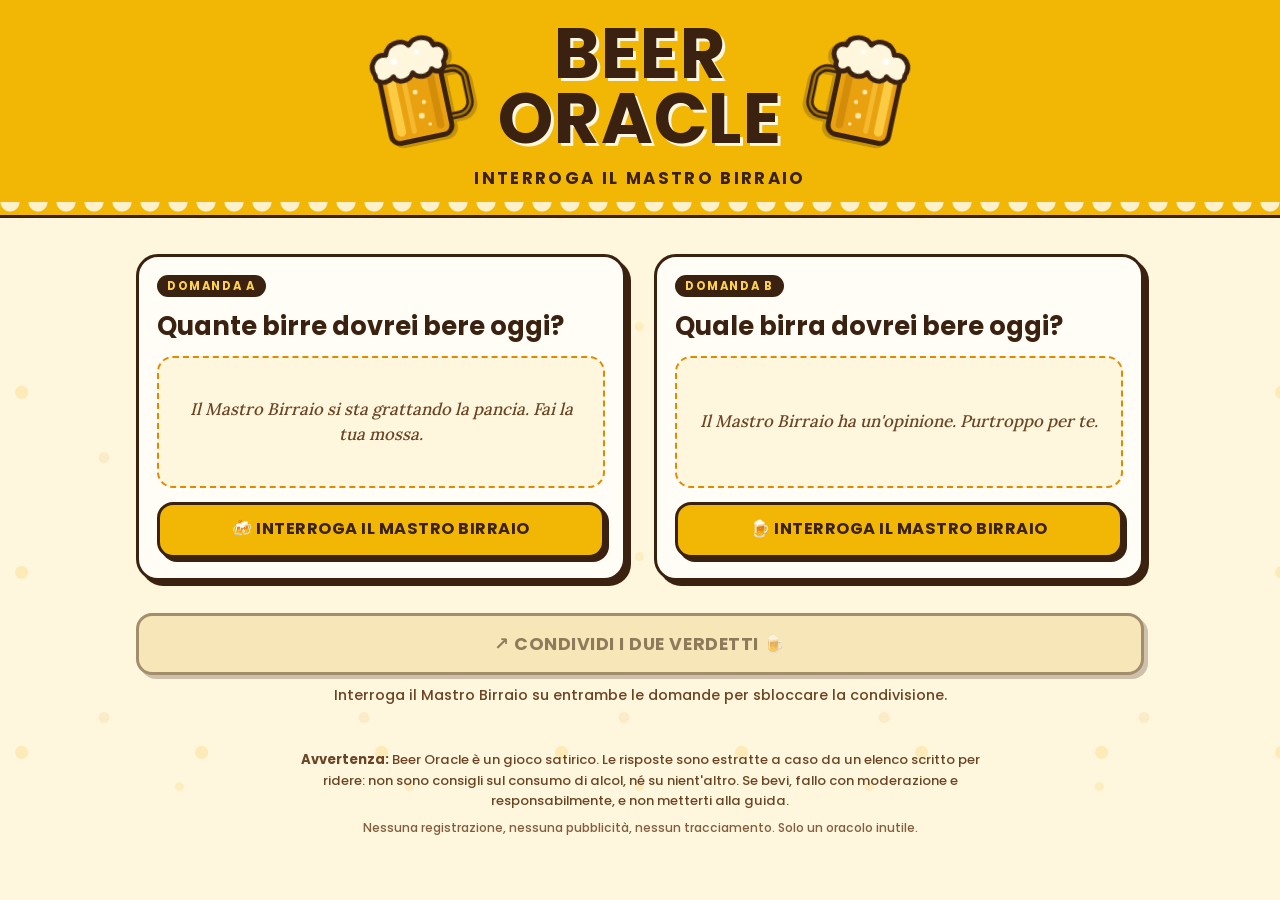
==== commit 497e7c1e: "«INTERROGA IL MASTRO BIRRAIO» e aggiornamenti automatici dell'app La nuova versione si attiva da sol" ====
--- a/index.html
+++ b/index.html
@@ -27,7 +27,7 @@
       <h1 class="titolo"><span class="sr-only">🍺 </span>BEER <br>ORACLE<span class="sr-only"> 🍺</span></h1>
       <img class="boccale boccale-dx" src="icons/boccale.svg" alt="" width="128" height="140">
     </div>
-    <p class="sottotitolo">INTERROGA MASTRO BIRRAIO</p>
+    <p class="sottotitolo">INTERROGA IL MASTRO BIRRAIO</p>
   </header>
 
   <main class="contenuto">
@@ -76,10 +76,6 @@
     </div>
   </dialog>
 
-  <div class="avviso-aggiornamento" id="avviso-aggiornamento" hidden role="status">
-    <span>Il Mastro Birraio ha nuove perle di saggezza.</span>
-    <button type="button" id="applica-aggiornamento">AGGIORNA</button>
-  </div>
 
   <noscript><p class="nota">Per interrogare il Mastro Birraio serve JavaScript. Anche lui ha dei limiti.</p></noscript>
 
